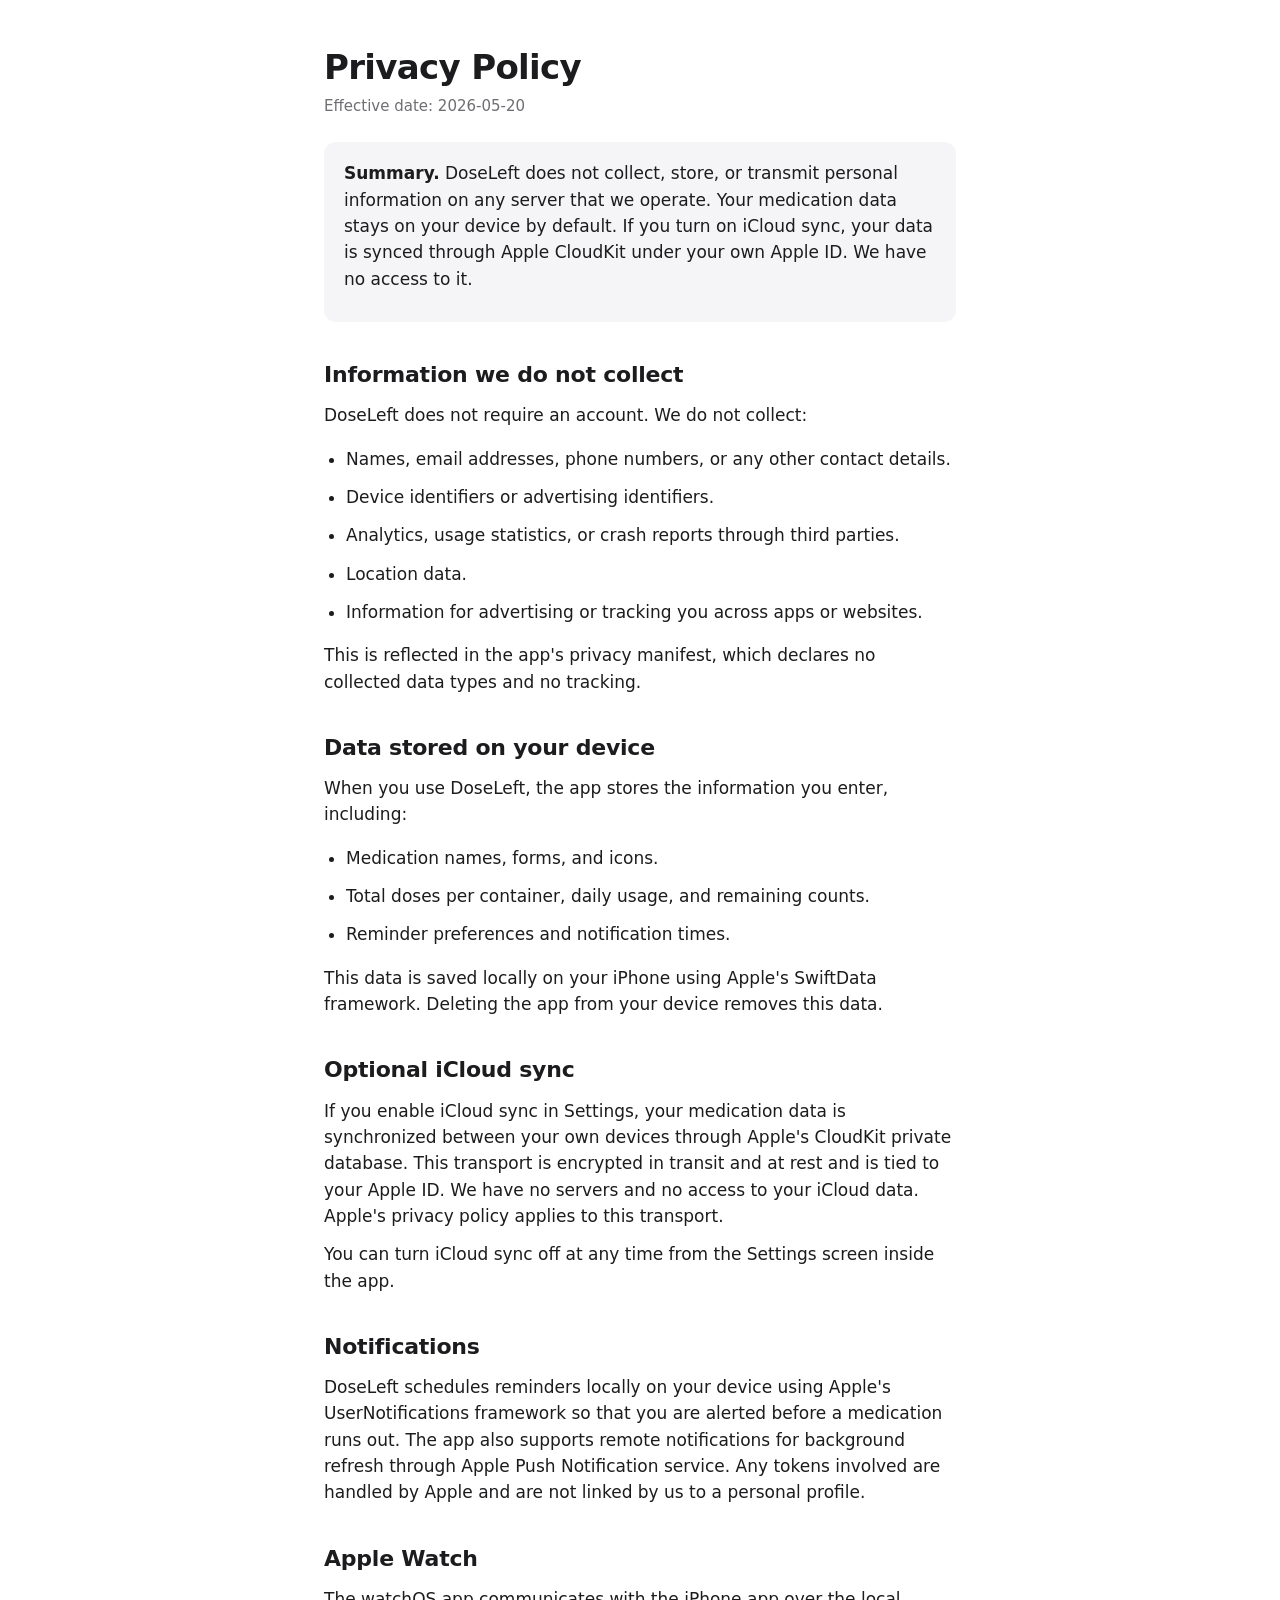
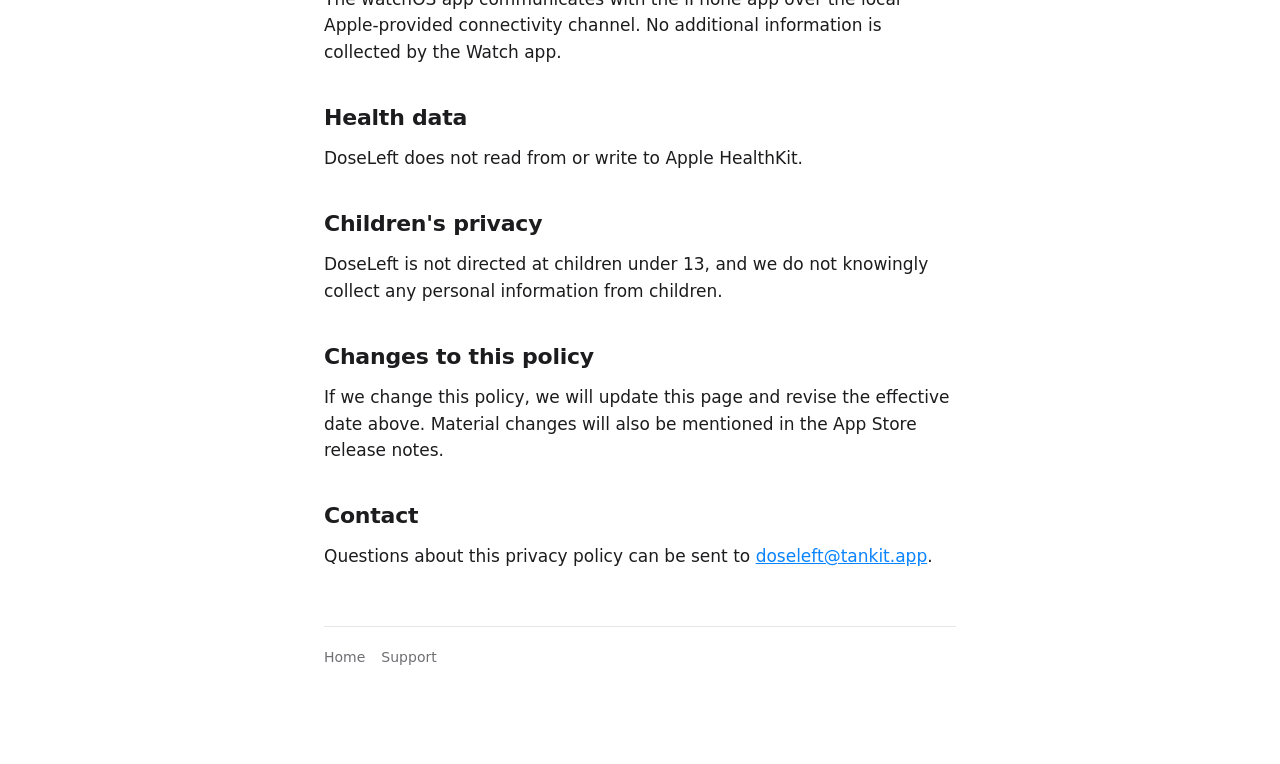
==== privacy.html @ b6917024 "Add support and privacy pages for GitHub Pages Initial gh-pages branch with a minimal landing index," ====
<!doctype html>
<html lang="en">
<head>
<meta charset="utf-8">
<meta name="viewport" content="width=device-width, initial-scale=1">
<title>DoseLeft Privacy Policy</title>
<meta name="description" content="DoseLeft does not collect personal data. Your medication information stays on your device, with optional iCloud sync handled by Apple.">
<style>
  :root {
    color-scheme: light dark;
    --bg: #ffffff;
    --fg: #1c1c1e;
    --muted: #6e6e73;
    --accent: #0a84ff;
    --border: #e5e5ea;
    --card: #f5f5f7;
  }
  @media (prefers-color-scheme: dark) {
    :root {
      --bg: #000000;
      --fg: #f2f2f7;
      --muted: #98989d;
      --accent: #0a84ff;
      --border: #1c1c1e;
      --card: #1c1c1e;
    }
  }
  * { box-sizing: border-box; }
  html, body { margin: 0; padding: 0; }
  body {
    background: var(--bg);
    color: var(--fg);
    font: 17px/1.55 -apple-system, BlinkMacSystemFont, "Segoe UI", Roboto, system-ui, sans-serif;
    -webkit-font-smoothing: antialiased;
  }
  main {
    max-width: 680px;
    margin: 0 auto;
    padding: 48px 24px 96px;
  }
  h1 {
    font-size: 34px;
    line-height: 1.15;
    letter-spacing: -0.02em;
    margin: 0 0 8px;
  }
  h2 {
    font-size: 22px;
    letter-spacing: -0.01em;
    margin: 36px 0 10px;
  }
  p, li { margin: 0 0 12px; }
  ul { padding-left: 22px; }
  .effective {
    color: var(--muted);
    font-size: 15px;
    margin-bottom: 24px;
  }
  .summary {
    background: var(--card);
    border-radius: 12px;
    padding: 18px 20px;
    margin: 0 0 16px;
  }
  footer {
    margin-top: 56px;
    padding-top: 20px;
    border-top: 1px solid var(--border);
    color: var(--muted);
    font-size: 14px;
    display: flex;
    gap: 16px;
    flex-wrap: wrap;
  }
  footer a { color: var(--muted); text-decoration: none; }
  footer a:hover { color: var(--accent); }
  a { color: var(--accent); }
</style>
</head>
<body>
<main>
  <h1>Privacy Policy</h1>
  <p class="effective">Effective date: 2026-05-20</p>

  <div class="summary">
    <p><strong>Summary.</strong> DoseLeft does not collect, store, or transmit personal information on any server that we operate. Your medication data stays on your device by default. If you turn on iCloud sync, your data is synced through Apple CloudKit under your own Apple ID. We have no access to it.</p>
  </div>

  <h2>Information we do not collect</h2>
  <p>DoseLeft does not require an account. We do not collect:</p>
  <ul>
    <li>Names, email addresses, phone numbers, or any other contact details.</li>
    <li>Device identifiers or advertising identifiers.</li>
    <li>Analytics, usage statistics, or crash reports through third parties.</li>
    <li>Location data.</li>
    <li>Information for advertising or tracking you across apps or websites.</li>
  </ul>
  <p>This is reflected in the app's privacy manifest, which declares no collected data types and no tracking.</p>

  <h2>Data stored on your device</h2>
  <p>When you use DoseLeft, the app stores the information you enter, including:</p>
  <ul>
    <li>Medication names, forms, and icons.</li>
    <li>Total doses per container, daily usage, and remaining counts.</li>
    <li>Reminder preferences and notification times.</li>
  </ul>
  <p>This data is saved locally on your iPhone using Apple's SwiftData framework. Deleting the app from your device removes this data.</p>

  <h2>Optional iCloud sync</h2>
  <p>If you enable iCloud sync in Settings, your medication data is synchronized between your own devices through Apple's CloudKit private database. This transport is encrypted in transit and at rest and is tied to your Apple ID. We have no servers and no access to your iCloud data. Apple's privacy policy applies to this transport.</p>
  <p>You can turn iCloud sync off at any time from the Settings screen inside the app.</p>

  <h2>Notifications</h2>
  <p>DoseLeft schedules reminders locally on your device using Apple's UserNotifications framework so that you are alerted before a medication runs out. The app also supports remote notifications for background refresh through Apple Push Notification service. Any tokens involved are handled by Apple and are not linked by us to a personal profile.</p>

  <h2>Apple Watch</h2>
  <p>The watchOS app communicates with the iPhone app over the local Apple-provided connectivity channel. No additional information is collected by the Watch app.</p>

  <h2>Health data</h2>
  <p>DoseLeft does not read from or write to Apple HealthKit.</p>

  <h2>Children's privacy</h2>
  <p>DoseLeft is not directed at children under 13, and we do not knowingly collect any personal information from children.</p>

  <h2>Changes to this policy</h2>
  <p>If we change this policy, we will update this page and revise the effective date above. Material changes will also be mentioned in the App Store release notes.</p>

  <h2>Contact</h2>
  <p>Questions about this privacy policy can be sent to <a href="mailto:doseleft@tankit.app">doseleft@tankit.app</a>.</p>

  <footer>
    <a href="index.html">Home</a>
    <a href="support.html">Support</a>
  </footer>
</main>
</body>
</html>
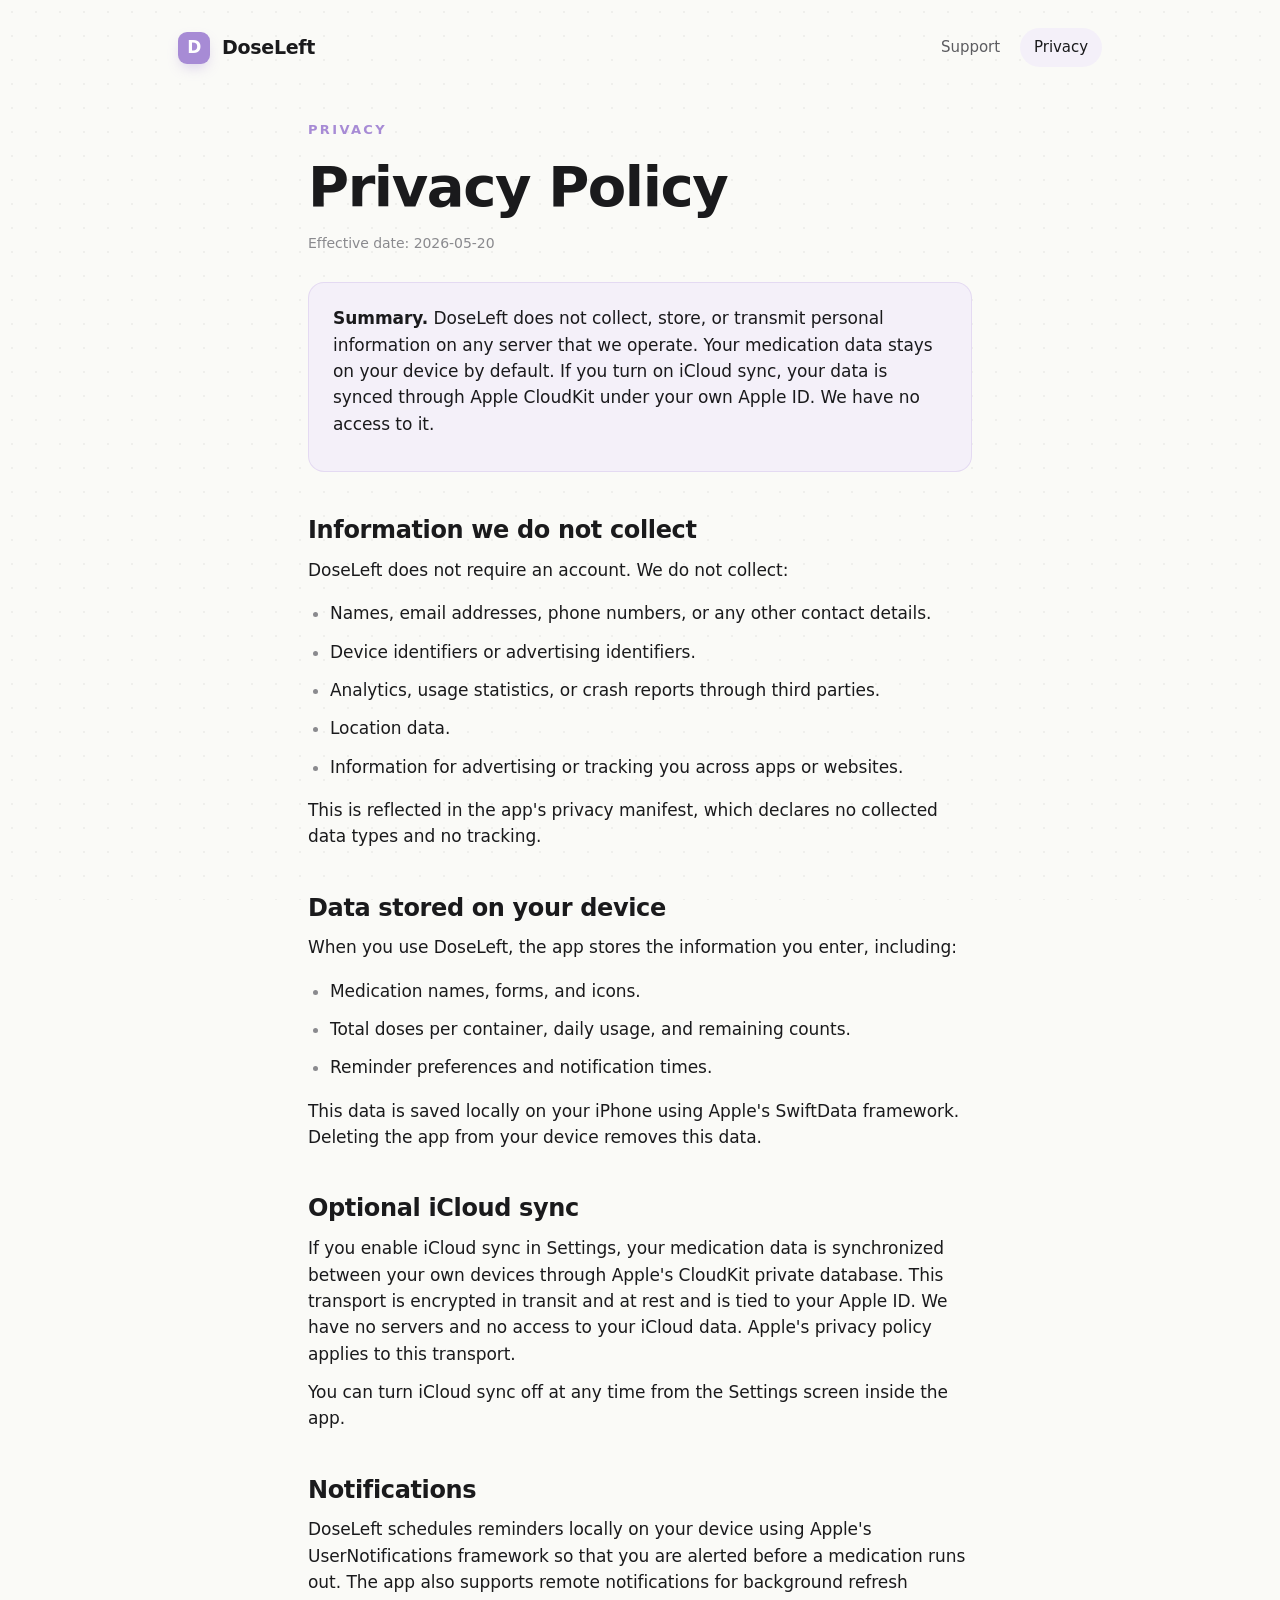
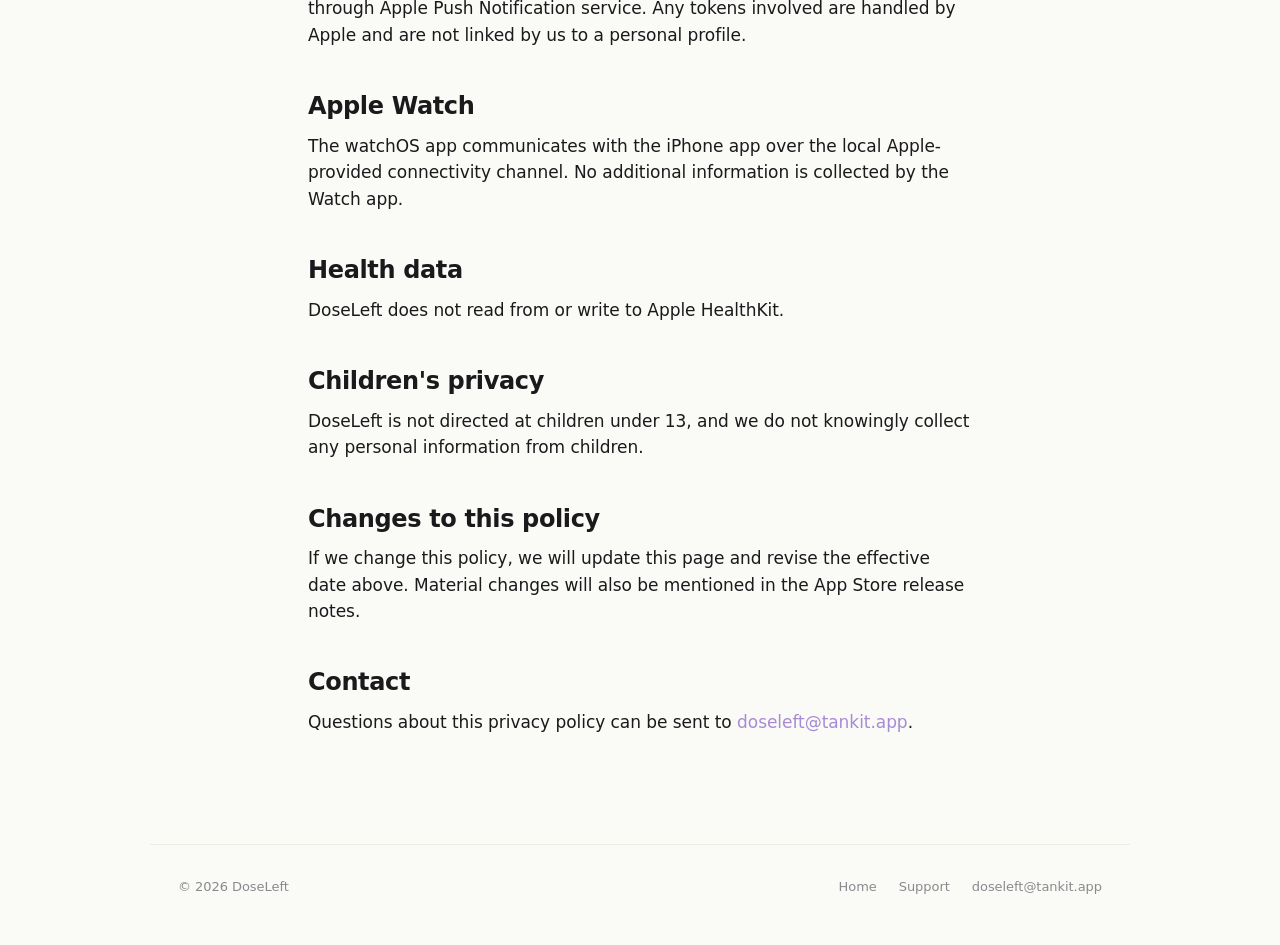
==== commit 3e836d24: "Redesign site with shared stylesheet and updated layout Co-Authored-By: Claude Opus 4.7 <noreply@ant" ====
--- a/privacy.html
+++ b/privacy.html
@@ -3,86 +3,31 @@
 <head>
 <meta charset="utf-8">
 <meta name="viewport" content="width=device-width, initial-scale=1">
-<title>DoseLeft Privacy Policy</title>
+<title>DoseLeft — Privacy Policy</title>
 <meta name="description" content="DoseLeft does not collect personal data. Your medication information stays on your device, with optional iCloud sync handled by Apple.">
-<style>
-  :root {
-    color-scheme: light dark;
-    --bg: #ffffff;
-    --fg: #1c1c1e;
-    --muted: #6e6e73;
-    --accent: #0a84ff;
-    --border: #e5e5ea;
-    --card: #f5f5f7;
-  }
-  @media (prefers-color-scheme: dark) {
-    :root {
-      --bg: #000000;
-      --fg: #f2f2f7;
-      --muted: #98989d;
-      --accent: #0a84ff;
-      --border: #1c1c1e;
-      --card: #1c1c1e;
-    }
-  }
-  * { box-sizing: border-box; }
-  html, body { margin: 0; padding: 0; }
-  body {
-    background: var(--bg);
-    color: var(--fg);
-    font: 17px/1.55 -apple-system, BlinkMacSystemFont, "Segoe UI", Roboto, system-ui, sans-serif;
-    -webkit-font-smoothing: antialiased;
-  }
-  main {
-    max-width: 680px;
-    margin: 0 auto;
-    padding: 48px 24px 96px;
-  }
-  h1 {
-    font-size: 34px;
-    line-height: 1.15;
-    letter-spacing: -0.02em;
-    margin: 0 0 8px;
-  }
-  h2 {
-    font-size: 22px;
-    letter-spacing: -0.01em;
-    margin: 36px 0 10px;
-  }
-  p, li { margin: 0 0 12px; }
-  ul { padding-left: 22px; }
-  .effective {
-    color: var(--muted);
-    font-size: 15px;
-    margin-bottom: 24px;
-  }
-  .summary {
-    background: var(--card);
-    border-radius: 12px;
-    padding: 18px 20px;
-    margin: 0 0 16px;
-  }
-  footer {
-    margin-top: 56px;
-    padding-top: 20px;
-    border-top: 1px solid var(--border);
-    color: var(--muted);
-    font-size: 14px;
-    display: flex;
-    gap: 16px;
-    flex-wrap: wrap;
-  }
-  footer a { color: var(--muted); text-decoration: none; }
-  footer a:hover { color: var(--accent); }
-  a { color: var(--accent); }
-</style>
+<meta name="theme-color" content="#FAFAF7" media="(prefers-color-scheme: light)">
+<meta name="theme-color" content="#15131A" media="(prefers-color-scheme: dark)">
+<link rel="stylesheet" href="styles.css">
 </head>
 <body>
+
+<header class="site-header">
+  <a href="index.html" class="wordmark">
+    <span class="mark">D</span>
+    <span>DoseLeft</span>
+  </a>
+  <nav>
+    <a href="support.html">Support</a>
+    <a href="privacy.html" aria-current="page">Privacy</a>
+  </nav>
+</header>
+
 <main>
+  <p class="eyebrow">Privacy</p>
   <h1>Privacy Policy</h1>
-  <p class="effective">Effective date: 2026-05-20</p>
+  <p class="meta">Effective date: 2026-05-20</p>
 
-  <div class="summary">
+  <div class="card tint">
     <p><strong>Summary.</strong> DoseLeft does not collect, store, or transmit personal information on any server that we operate. Your medication data stays on your device by default. If you turn on iCloud sync, your data is synced through Apple CloudKit under your own Apple ID. We have no access to it.</p>
   </div>
 
@@ -127,11 +72,15 @@
 
   <h2>Contact</h2>
   <p>Questions about this privacy policy can be sent to <a href="mailto:doseleft@tankit.app">doseleft@tankit.app</a>.</p>
+</main>
 
-  <footer>
-    <a href="index.html">Home</a>
-    <a href="support.html">Support</a>
-  </footer>
-</main>
+<footer class="site-footer">
+  <span>© 2026 DoseLeft</span>
+  <span class="spacer"></span>
+  <a href="index.html">Home</a>
+  <a href="support.html">Support</a>
+  <a href="mailto:doseleft@tankit.app">doseleft@tankit.app</a>
+</footer>
+
 </body>
 </html>
--- a/styles.css
+++ b/styles.css
@@ -0,0 +1,395 @@
+/* DoseLeft site — shared styles
+   Aligned with the App Store screenshots: warm off-white, lavender accent,
+   SF Pro, subtle dotted texture. No gradients, no medical iconography. */
+
+:root {
+  /* Palette ported from DoseCore/DesignSystem/DLAccent.swift */
+  --bg:         #FAFAF7;
+  --bg-tint:    #F4F0F9;   /* lavender 10% over bg */
+  --surface:    #FFFFFF;
+  --ink:        #1A1A1C;
+  --ink-2:      #5C5C60;
+  --ink-3:      #8A8A8E;
+  --border:     #E8E4DE;
+  --border-2:   #EFECE6;
+
+  --lavender:   #A78BD5;
+  --lavender-soft: #C9B6F0;
+  --terracotta: #C97B5F;
+  --sage:       #9CAF88;
+  --slate:      #8395A1;
+  --dusty-rose: #C49191;
+
+  --accent:     var(--lavender);
+
+  color-scheme: light;
+}
+
+@media (prefers-color-scheme: dark) {
+  :root {
+    --bg:       #15131A;
+    --bg-tint:  #1B1825;
+    --surface:  #1F1C28;
+    --ink:      #F2F0EC;
+    --ink-2:    #B4B0BC;
+    --ink-3:    #7E7A88;
+    --border:   #2A2632;
+    --border-2: #221F2A;
+    --lavender-soft: #C9B6F0;
+    color-scheme: dark;
+  }
+}
+
+* { box-sizing: border-box; }
+html, body { margin: 0; padding: 0; }
+
+body {
+  background: var(--bg);
+  color: var(--ink);
+  font-family: -apple-system, BlinkMacSystemFont, "SF Pro Text", "Segoe UI", Roboto, system-ui, sans-serif;
+  font-size: 17px;
+  line-height: 1.55;
+  letter-spacing: -0.003em;
+  -webkit-font-smoothing: antialiased;
+  -moz-osx-font-smoothing: grayscale;
+  text-rendering: optimizeLegibility;
+}
+
+/* ─── Dot texture overlay (matches the marketing slides) ─── */
+body::before {
+  content: "";
+  position: fixed;
+  inset: 0;
+  pointer-events: none;
+  background-image: radial-gradient(rgba(0,0,0,0.045) 1px, transparent 1px);
+  background-size: 24px 24px;
+  z-index: 0;
+}
+@media (prefers-color-scheme: dark) {
+  body::before {
+    background-image: radial-gradient(rgba(255,255,255,0.05) 1px, transparent 1px);
+  }
+}
+
+main, .site-header, .site-footer { position: relative; z-index: 1; }
+
+a { color: var(--accent); text-decoration: none; }
+a:hover { text-decoration: underline; text-underline-offset: 3px; }
+
+/* ─── Top bar with wordmark ─── */
+.site-header {
+  max-width: 980px;
+  margin: 0 auto;
+  padding: 28px 28px 0;
+  display: flex;
+  align-items: center;
+  justify-content: space-between;
+  gap: 16px;
+}
+.wordmark {
+  display: inline-flex;
+  align-items: center;
+  gap: 12px;
+  font-family: -apple-system, "SF Pro Display", system-ui, sans-serif;
+  font-weight: 700;
+  font-size: 19px;
+  letter-spacing: -0.015em;
+  color: var(--ink);
+}
+.wordmark:hover { text-decoration: none; color: var(--ink); }
+.wordmark .mark {
+  width: 32px; height: 32px;
+  border-radius: 9px;
+  background: var(--lavender);
+  display: grid; place-items: center;
+  color: white;
+  font-weight: 700;
+  font-size: 17px;
+  letter-spacing: -0.04em;
+  box-shadow: 0 6px 14px -4px rgba(167,139,213,0.45);
+}
+.site-header nav {
+  display: flex;
+  gap: 6px;
+}
+.site-header nav a {
+  color: var(--ink-2);
+  font-weight: 500;
+  font-size: 15px;
+  padding: 8px 14px;
+  border-radius: 999px;
+  transition: background 120ms ease, color 120ms ease;
+}
+.site-header nav a:hover {
+  background: var(--bg-tint);
+  color: var(--ink);
+  text-decoration: none;
+}
+.site-header nav a[aria-current="page"] {
+  background: var(--bg-tint);
+  color: var(--ink);
+}
+
+/* ─── Main column ─── */
+main {
+  max-width: 720px;
+  margin: 0 auto;
+  padding: 48px 28px 96px;
+}
+main.wide { max-width: 980px; padding-top: 32px; }
+
+/* ─── Typography ─── */
+.eyebrow {
+  display: inline-block;
+  font-family: -apple-system, "SF Pro Text", system-ui, sans-serif;
+  font-weight: 600;
+  font-size: 13px;
+  letter-spacing: 0.18em;
+  text-transform: uppercase;
+  color: var(--lavender);
+  margin: 0 0 18px;
+}
+
+h1 {
+  font-family: -apple-system, "SF Pro Display", system-ui, sans-serif;
+  font-weight: 700;
+  font-size: clamp(36px, 5.4vw, 56px);
+  line-height: 1.04;
+  letter-spacing: -0.025em;
+  margin: 0 0 16px;
+  text-wrap: balance;
+}
+h2 {
+  font-family: -apple-system, "SF Pro Display", system-ui, sans-serif;
+  font-weight: 600;
+  font-size: 24px;
+  line-height: 1.2;
+  letter-spacing: -0.015em;
+  margin: 44px 0 12px;
+  text-wrap: balance;
+}
+h3 {
+  font-family: -apple-system, "SF Pro Text", system-ui, sans-serif;
+  font-weight: 600;
+  font-size: 17px;
+  letter-spacing: -0.005em;
+  margin: 24px 0 6px;
+  color: var(--ink);
+}
+p, li { margin: 0 0 12px; }
+ul { padding-left: 22px; }
+li::marker { color: var(--ink-3); }
+
+p.lede {
+  font-family: -apple-system, "SF Pro Display", system-ui, sans-serif;
+  font-size: 21px;
+  line-height: 1.4;
+  letter-spacing: -0.012em;
+  color: var(--ink-2);
+  margin: 0 0 32px;
+  text-wrap: pretty;
+}
+
+/* ─── Cards / callouts ─── */
+.card {
+  background: var(--surface);
+  border: 1px solid var(--border);
+  border-radius: 16px;
+  padding: 22px 24px;
+  margin: 16px 0;
+}
+.card.tint {
+  background: var(--bg-tint);
+  border-color: color-mix(in oklab, var(--lavender) 22%, transparent);
+}
+.card strong { color: var(--ink); }
+
+.note {
+  border-left: 3px solid var(--lavender);
+  background: var(--bg-tint);
+  border-radius: 0 12px 12px 0;
+  padding: 14px 18px;
+  margin: 32px 0 0;
+  color: var(--ink-2);
+}
+.note strong { color: var(--ink); }
+
+/* ─── Effective date / small meta ─── */
+.meta {
+  color: var(--ink-3);
+  font-size: 14px;
+  margin: 0 0 28px;
+}
+
+/* ─── Pill buttons for the home hero ─── */
+.links {
+  display: flex;
+  flex-wrap: wrap;
+  gap: 10px;
+  margin-top: 28px;
+}
+.links a {
+  display: inline-flex;
+  align-items: center;
+  gap: 6px;
+  padding: 12px 20px;
+  border-radius: 999px;
+  font-weight: 500;
+  font-size: 15px;
+  letter-spacing: -0.005em;
+  border: 1px solid var(--border);
+  background: var(--surface);
+  color: var(--ink);
+  transition: border-color 140ms ease, color 140ms ease, transform 140ms ease;
+}
+.links a:hover {
+  text-decoration: none;
+  border-color: var(--lavender);
+  color: var(--lavender);
+}
+.links a.primary {
+  background: var(--ink);
+  border-color: var(--ink);
+  color: var(--bg);
+}
+.links a.primary:hover {
+  background: var(--lavender);
+  border-color: var(--lavender);
+  color: white;
+}
+@media (prefers-color-scheme: dark) {
+  .links a.primary { color: #15131A; }
+}
+
+/* ─── Home hero layout ─── */
+.hero {
+  display: grid;
+  grid-template-columns: 1.05fr 0.95fr;
+  gap: 56px;
+  align-items: center;
+  padding: 64px 0 24px;
+}
+.hero-copy { min-width: 0; }
+.hero-art {
+  position: relative;
+  display: flex;
+  justify-content: center;
+}
+.hero-art::after {
+  /* soft lavender halo behind the phone */
+  content: "";
+  position: absolute;
+  inset: -10% -10% -2% -10%;
+  background: radial-gradient(circle at 50% 45%,
+    color-mix(in oklab, var(--lavender) 32%, transparent) 0%,
+    transparent 62%);
+  z-index: -1;
+  pointer-events: none;
+}
+
+/* ─── Phone frame for hero ─── */
+.phone {
+  width: 280px;
+  aspect-ratio: 1284 / 2778;
+  border-radius: 44px;
+  background: #0a0a0c;
+  padding: 5px;
+  box-shadow:
+    0 60px 90px -30px rgba(20,15,30,0.30),
+    0 20px 40px -10px rgba(20,15,30,0.15),
+    0 0 0 1px rgba(0,0,0,0.06);
+  overflow: hidden;
+  flex-shrink: 0;
+}
+.phone img {
+  width: 100%; height: 100%;
+  display: block;
+  border-radius: 39px;
+  object-fit: cover;
+  object-position: top;
+}
+
+/* ─── Feature row (small icon dot + headline + sub) ─── */
+.features {
+  display: grid;
+  grid-template-columns: repeat(2, minmax(0, 1fr));
+  gap: 14px 32px;
+  margin: 40px 0 0;
+}
+.feature {
+  display: grid;
+  grid-template-columns: 32px 1fr;
+  gap: 12px;
+  padding: 14px 0;
+}
+.feature .dot {
+  width: 26px; height: 26px;
+  border-radius: 8px;
+  margin-top: 4px;
+  background: color-mix(in oklab, var(--lavender) 20%, var(--surface));
+  position: relative;
+}
+.feature .dot::after {
+  content: "";
+  position: absolute;
+  inset: 7px;
+  border-radius: 4px;
+  background: var(--lavender);
+}
+.feature.terracotta .dot { background: color-mix(in oklab, var(--terracotta) 20%, var(--surface)); }
+.feature.terracotta .dot::after { background: var(--terracotta); }
+.feature.sage .dot { background: color-mix(in oklab, var(--sage) 25%, var(--surface)); }
+.feature.sage .dot::after { background: var(--sage); }
+.feature.slate .dot { background: color-mix(in oklab, var(--slate) 25%, var(--surface)); }
+.feature.slate .dot::after { background: var(--slate); }
+.feature h3 { margin: 0 0 2px; }
+.feature p { margin: 0; color: var(--ink-2); font-size: 15px; line-height: 1.45; }
+
+/* ─── Bottom CTA block on home ─── */
+.cta {
+  margin: 56px 0 0;
+  padding: 28px 28px;
+  background: var(--bg-tint);
+  border: 1px solid color-mix(in oklab, var(--lavender) 22%, transparent);
+  border-radius: 20px;
+  display: flex;
+  align-items: center;
+  justify-content: space-between;
+  gap: 20px;
+  flex-wrap: wrap;
+}
+.cta p { margin: 0; max-width: 60ch; color: var(--ink-2); }
+.cta strong { color: var(--ink); }
+
+/* ─── Footer ─── */
+.site-footer {
+  max-width: 980px;
+  margin: 0 auto;
+  padding: 32px 28px 48px;
+  border-top: 1px solid var(--border-2);
+  display: flex;
+  flex-wrap: wrap;
+  gap: 8px 22px;
+  color: var(--ink-3);
+  font-size: 13px;
+}
+.site-footer a { color: var(--ink-3); }
+.site-footer a:hover { color: var(--ink); text-decoration: none; }
+.site-footer .spacer { flex: 1; }
+
+/* ─── Responsive ─── */
+@media (max-width: 760px) {
+  .hero {
+    grid-template-columns: 1fr;
+    gap: 28px;
+    padding-top: 40px;
+  }
+  .hero-art { order: -1; }
+  .phone { width: 240px; }
+  .features { grid-template-columns: 1fr; gap: 6px; }
+  .cta { padding: 22px; }
+  .site-header { padding: 20px 20px 0; }
+  main { padding: 32px 20px 80px; }
+  .site-footer { padding: 24px 20px 40px; }
+  h2 { margin-top: 36px; }
+}
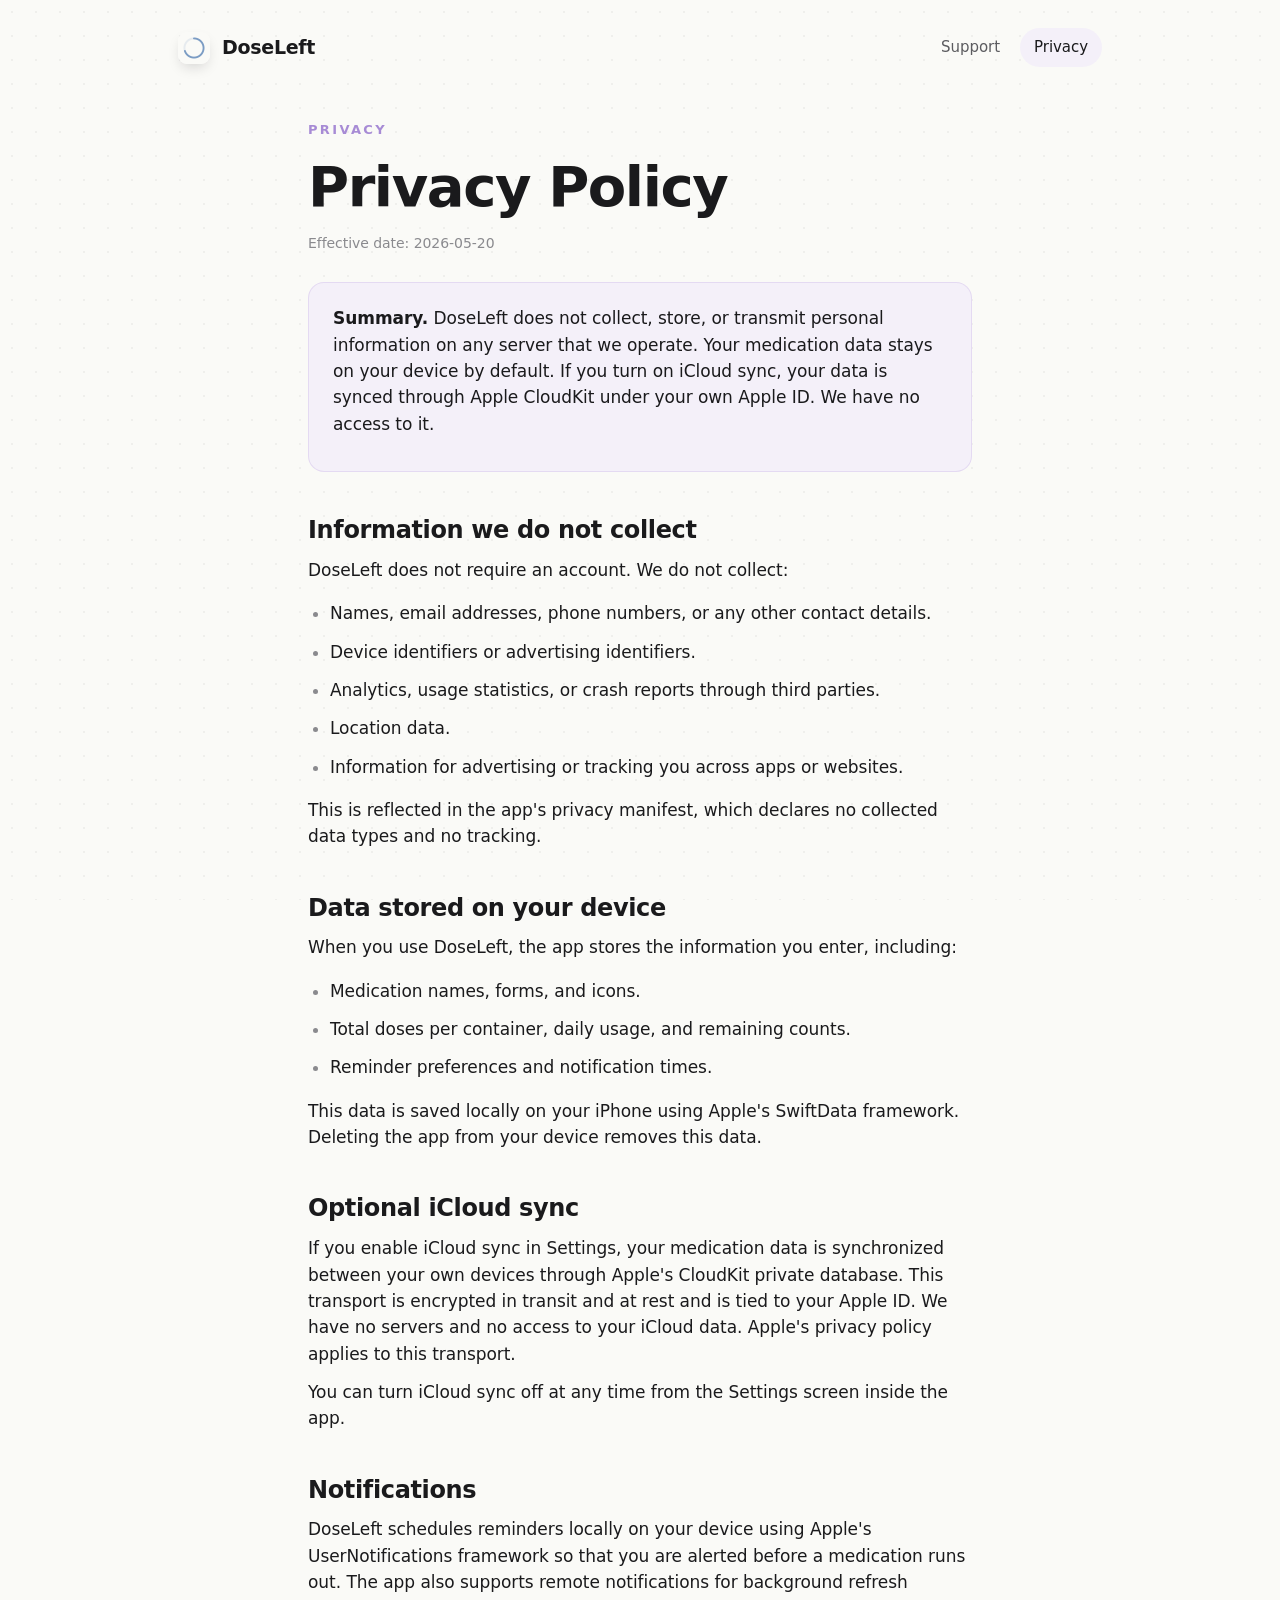
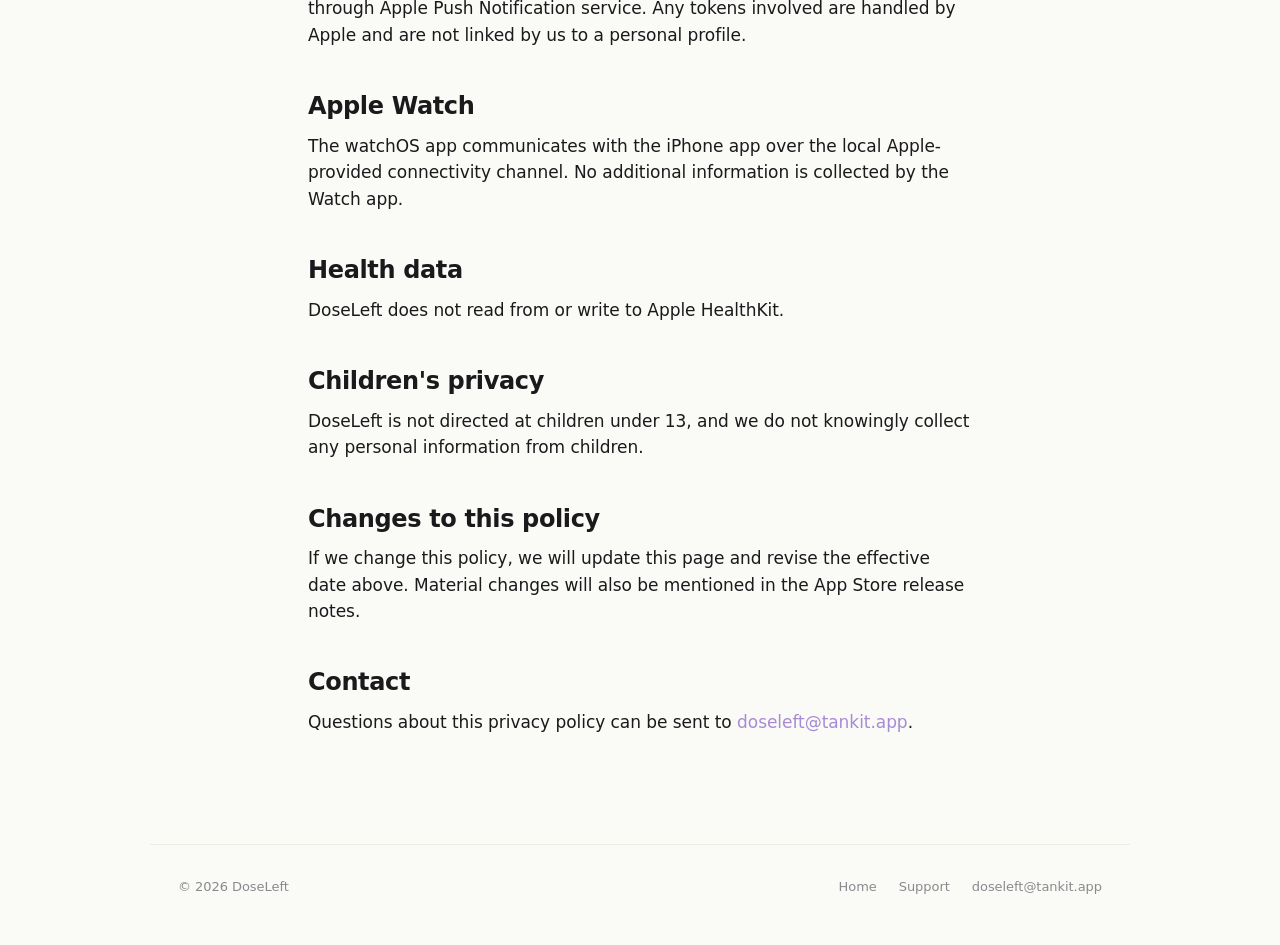
==== commit bb1a568b: "Add app icon and iPhone screenshot to mockup Replaces the placeholder "D" wordmark square with the r" ====
--- a/privacy.html
+++ b/privacy.html
@@ -8,12 +8,14 @@
 <meta name="theme-color" content="#FAFAF7" media="(prefers-color-scheme: light)">
 <meta name="theme-color" content="#15131A" media="(prefers-color-scheme: dark)">
 <link rel="stylesheet" href="styles.css">
+<link rel="icon" type="image/png" href="icon.png">
+<link rel="apple-touch-icon" href="icon.png">
 </head>
 <body>
 
 <header class="site-header">
   <a href="index.html" class="wordmark">
-    <span class="mark">D</span>
+    <img class="mark" src="icon.png" alt="">
     <span>DoseLeft</span>
   </a>
   <nav>
--- a/styles.css
+++ b/styles.css
@@ -100,13 +100,9 @@
 .wordmark .mark {
   width: 32px; height: 32px;
   border-radius: 9px;
-  background: var(--lavender);
-  display: grid; place-items: center;
-  color: white;
-  font-weight: 700;
-  font-size: 17px;
-  letter-spacing: -0.04em;
-  box-shadow: 0 6px 14px -4px rgba(167,139,213,0.45);
+  display: block;
+  object-fit: cover;
+  box-shadow: 0 6px 14px -4px rgba(20,15,30,0.18);
 }
 .site-header nav {
   display: flex;
